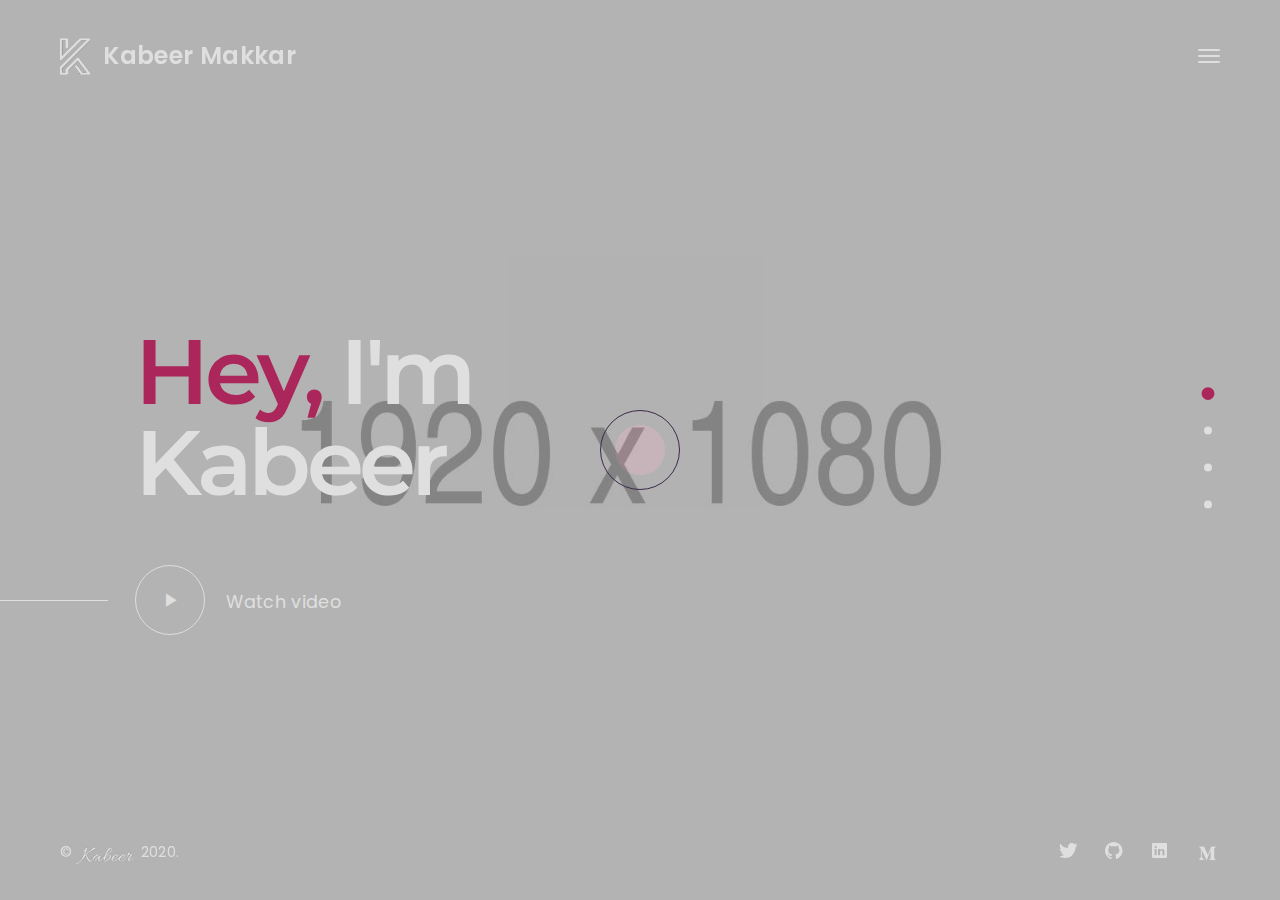
==== index.html @ b2a9dd37 "first commit" ====
<!DOCTYPE HTML>
<div id="kenWasHereCircle"></div>
<html lang="en">
<head>
<meta charset="utf-8">
<meta name="viewport" content="width=device-width, initial-scale=1">
<meta name="description" content="">
<meta name="author" content="">

<!-- Favicons -->
<link rel="shortcut icon" href="new favicon.png">
<link rel="apple-touch-icon" href="apple-touch-icon.png">
<link rel="apple-touch-icon" sizes="72x72" href="apple-touch-icon-72x72.png">
<link rel="apple-touch-icon" sizes="114x114" href="apple-touch-icon-114x114.png">

<title>Kabeer Makkar</title> 

<!-- Styles -->
<link href="https://fonts.googleapis.com/css?family=Montserrat:500,600,700&display=swap" rel="stylesheet">
<link href="https://fonts.googleapis.com/css?family=Poppins:300,400,400i&display=swap" rel="stylesheet">
<link href="css/style.css" rel="stylesheet" media="screen">
</head>
<body>
  <div class="animsition">   
    <div class="loader"><div class="spinner"><div class="double-bounce1"></div><div class="double-bounce2"></div></div></div>

    <!-- Content CLick Capture-->

    <div class="click-capture"></div>

    <!-- Sidebar Menu-->

    <div class="menu"> 
      <span class="close-menu icon-cross2 right-boxed"></span>
      <ul class="menu-list right-boxed">
        <li  data-menuanchor="page1">
          <a  href="#page1">Home</a>
        </li>
        <li  data-menuanchor="page2">
          <a href="#page2">About Me</a>
        </li>
        <li  data-menuanchor="page4">
          <a href="#page3">Projects</a>
        </li>
        <li  data-menuanchor="page5">
          <a href="#page4">Contact</a>
        </li>
      </ul>
      <div class="menu-footer right-boxed">
        <div class="social-list">
          <a href="https://twitter.com/MakkarKabeer" target=_blank class="icon ion-social-twitter"></a>
          <a href="https://github.com/kabeer28" target=_blank class="icon ion-social-github"></a>
          <a href="https://www.linkedin.com/in/kabeer-makkar/" target=_blank class="icon ion-social-linkedin"></a>
          <a href="https://medium.com/@kabeer_" target=_blank><img src="./images/medium.png" alt=""></a>
        </div>
        <div class="copy">©<img src="./images/signature.png"> 2020. All Rights Reserved</div>
      </div>
    </div>

    <!-- Navbar -->

    <header class="navbar navbar-fullpage boxed">
      <div class="navbar-bg"></div>
      <a class="brand" href="#">
        <img alt="" src="./images/kabeer logo.png">
        <div class="brand-info">
          <div class="brand-name">Kabeer Makkar</div>
        </div>
      </a>

      <button type="button" class="navbar-toggle" data-toggle="collapse" data-target="#navbar-collapse" aria-expanded="false">
        <span class="icon-bar"></span>
        <span class="icon-bar"></span>
        <span class="icon-bar"></span>
      </button>
    </header>
    <div class="copy-bottom white boxed">©<img src="./images/signature.png"> 2020.</div>
    <div class="social-list social-list-bottom boxed">
        <a href="https://twitter.com/MakkarKabeer" target=_blank class="icon ion-social-twitter"></a>
        <a href="https://github.com/kabeer28" target=_blank class="icon ion-social-github"></a>
        <a href="https://www.linkedin.com/in/kabeer-makkar/" target=_blank class="icon ion-social-linkedin"></a>
        <a href="https://medium.com/@kabeer_" target=_blank><img src="./images/medium.png" alt=""></a>
      </div>
    <div class="pagepiling">
      <div data-anchor="page1" class="pp-scrollable text-white section section-1">
        <div class="scroll-wrap">
          <div class="section-bg" style="background-image:url(images/bg/main.jpg);"></div>
          <div class="scrollable-content">
            <div class="vertical-centred">
              <div class="boxed boxed-inner">
                <div class="boxed">
                  <div class="container">
                    <div class="intro">
                      <div class="row">
                        <div class="col-md-8 col-lg-6">
                          <h1 class="display-2 text-white  wow fadeIn" data-wow-delay="0.1s"><span class="text-primary">Hey,</span> I'm Kabeer</h1>
                          <a class="popup-youtube" href="https://www.youtube.com/watch?v=erb4n8PW2qw"><span class="icon ion-ios-play"></span>Watch video</a>
                        </div>
                      </div>
                    </div>
                  </div>
                </div>
              </div>
            </div>
          </div>
        </div>
      </div>
      <div data-anchor="page3" class="pp-scrollable text-white section section-3">
        <div class="scroll-wrap">
          <div class="section-bg mask" style="background-image:url(images/bg/resume.jpg);"></div>
          <div class="scrollable-content">
            <div class="vertical-title d-none d-lg-block"><span>resume</span></div>
            <div class="vertical-centred">
              <div class="boxed boxed-inner">
                <div class="boxed">
                  <div class="container">
                    <div class="intro">
                      <div class="row row-resume">
                        <div class="col-md-6 fadeY fadeY-1">
                          <h2 class="resume-header title">About Me</h2>
                          <div class="col-resume">
                            <div class="resume-content">
                              <div class="resume-inner">
                                <div class="resume-row">
                                  <h6 class="resume-type">Specialization course</h6>
                                  <i class="resume-study">University of studies, Poland, Cracow<br>Jan 2004 - Dec 2006</i>
                                  <p class="resume-text">Lorem ipsum dolor sit amet, consectetur adipisicing elit. Minus nobis animi assumenda sint recusandae! Dolor placeat debitis animi illum quo repellendus pariatur, enim</p>
                                </div>
                                <div class="resume-row">
                                  <h6 class="resume-type">Academy course</h6>
                                  <i class="resume-study">University of studies, Poland, Cracow<br>Jan 2004 - Dec 2006</i>
                                  <p class="resume-text">Lorem ipsum dolor sit amet, consectetur adipisicing elit. Minus nobis animi assumenda sint recusandae! Dolor placeat debitis animi illum quo repellendus pariatur, enim </p>
                                </div>
                              </div>
                            </div>
                          </div>
                        </div>
                        <div class="col-md-6 pt-md-5 mt-md-5 fadeY fadeY-2">
                          <h2 class="resume-header title">Experience</h2>
                          <div class="col-resume">
                            <div class="resume-content">
                              <div class="resume-inner">
                                <div class="resume-row">
                                  <h6 class="resume-type">WEBDESIGNER & FRONT-END</h6>
                                  <i class="resume-study">University of studies, Poland, Cracow<br>Jan 2004 - Dec 2006</i>
                                  <p class="resume-text">Lorem ipsum dolor sit amet, consectetur adipisicing elit. Minus nobis animi assumenda sint recusandae! Dolor placeat debitis animi illum quo repellendus pariatur, enim</p>
                                </div>
                                <div class="resume-row">
                                  <h6 class="resume-type">WORDPRESS DEVELOPER</h6>
                                  <i class="resume-study">University of studies, Poland, Cracow<br>Jan 2004 - Dec 2006</i>
                                  <p class="resume-text">Lorem ipsum dolor sit amet, consectetur adipisicing elit. Minus nobis animi assumenda sint recusandae! Dolor placeat debitis animi illum quo repellendus pariatur, enim</p>
                                </div>
                              </div>
                            </div>
                          </div>
                        </div>
                       </div>
                    </div>
                  </div>
                </div>
              </div>
            </div>
          </div>
        </div>
      </div>
      <div data-anchor="page5" class="pp-scrollable text-white section section-5">
        <div class="scroll-wrap">
          <div class="bg-changer">
            <div class="section-bg" style="background-image:url(images/bg/project1.jpg);"></div>
            <div class="section-bg" style="background-image:url(images/bg/project2.jpg);"></div>
            <div class="section-bg" style="background-image:url(images/bg/project3.jpg);"></div>
            <div class="section-bg" style="background-image:url(images/bg/project4.jpg);"></div>
          </div>
          <div class="scrollable-content">
            <div class="vertical-title  d-none d-lg-block"><span>my works</span></div>
            <div class="vertical-centred">
              <div class="boxed boxed-inner">
                <div class="boxed">
                  <div class="container">
                    <div class="intro">
                      <div class="row">
                        <div class="col-md-12">
                          <div class="project-row">
                            <a class="active" href="project-detail.html">
                              <span class="project-number">01</span>
                              <h2 class="project-title">Abstract Skat</h2>
                              <div class="project-category">Illustration</div>
                            </a>
                          </div>
                          <div class="project-row">
                            <a href="project-detail.html">
                              <span class="project-number">02</span>
                              <h2 class="project-title">Borato Prism</h2>
                              <div class="project-category">Branding</div>
                            </a>
                          </div>
                          <div class="project-row">
                            <a href="project-detail.html">
                              <span class="project-number">03</span>
                              <h2 class="project-title">Brole Mobile App</h2>
                              <div class="project-category">Mobile Design</div>
                            </a>
                          </div>
                          <div class="project-row">
                            <a href="project-detail.html">
                              <span class="project-number">04</span>
                              <h2 class="project-title">Bauhaus Studio</h2>
                              <div class="project-category">House Design</div>
                            </a>
                          </div>
                          <div class="view-all view-all-projects">
                            <a  href="projects.html">
                              View all projects
                            </a>
                          </div>
                        </div>
                      </div>
                    </div>
                  </div>
                </div>
              </div>
            </div>
          </div>
        </div>
      </div>
     <div data-anchor="page8" class="pp-scrollable section section-8">
        <div class="scroll-wrap">
          <div class="section-bg" style="background-image:url(images/bg/contact.jpg);"></div>
          <div class="scrollable-content">
            <div class="vertical-title text-white d-none d-lg-block"><span>contact</span></div>
            <div class="vertical-centred">
              <div class="boxed boxed-inner">
                <div class="boxed">
                  <div class="container">
                    <div class="intro overflow-hidden">
                      <div class="row">
                        <div class="col-md-6">
                          <h2 class="title"><span class="text-primary">Toronto</span>, Canada</h2>
                          <section class="contact-address">
                            <h3><a class="mail" href="mailto:kabeermakkar28@gmail.com"> kabeermakkar28@gmail.com</a></h3>
                          </section>
                        </div>
                        <div class="col-md-6">
                          <div class="contact-info">
                            <form class="js-form" novalidate="novalidate">
                              <div class="row">
                                <div class="form-group col-sm-6">
                                  <input type="text" name="name" required="" placeholder="Name*" aria-required="true">
                                </div>
                                <div class="form-group col-sm-6">
                                  <input type="email" required="" name="email" placeholder="Email*">
                                </div>
                                <div class="form-group col-sm-12">
                                  <input type="text" name="subject" placeholder="Subject (Optional)">
                                </div>
                                <div class="form-group col-sm-12">
                                  <textarea name="message" required="" placeholder="Message*"></textarea>
                                </div>
                                <div class="form-group form-group-message col-sm-12">
                                  <span id="success" class="text-primary">Thank You, your message is successfully sent!</span>
                                  <span id="error" class="text-primary">Sorry, something went wrong </span>
                                </div>
                                <div class="col-sm-12"><button type="submit" class="btn">Contact me!</button></div>
                              </div>
                            </form>
                          </div>
                        </div>
                      </div>
                    </div>
                  </div>
                </div>
              </div>
            </div>
          </div>
        </div>
      </div>
    </div>
  </div>
<!-- jQuery -->

<script src="js/jquery.min.js"></script>
<script src="js/wow.min.js"></script>
<script src="js/smoothscroll.js"></script>
<script src="js/animsition.js"></script>
<script src="js/jquery.validate.min.js"></script>
<script src="js/jquery.magnific-popup.min.js"></script>
<script src="js/owl.carousel.min.js"></script>
<script src="js/jquery.pagepiling.min.js"></script>
<script src="js/cursor.js"></script>

<!-- Scripts -->
<script src="js/scripts.js"></script> 
</body>
</html>
---- css/style.css ----
/* ------------------------------------------------------------------------------

  Template Name: Ramsay
  Description: Ramsay - Creative Personal Onepage HTML Template
  Author: Paul_tf
  Author URI: http://themeforest.net/user/paul_tf
  Version: 1.0
  
  1.  Global

      1.1 General
      1.2 Typography
      1.3 Fields
      1.4 Buttons
      1.5 Icons
      1.6 Loader
      1.7 Helpers

  2.  Navbar 

      2.1 Navbar elements
      2.2 Sidebar Menu
      
  3.  Homepage

      3.1 Sections
      3.2 Section Specialization
      3.3 Section Resume
      3.4 Section About
      3.5 Section Projects
      3.6 Section Partners
      3.7 Section Testimonials

  4. Project Detail

  5. Responsive styles

      5.1 Min width 576px
      5.2 Min width 768px
      5.3 Min width 992px
      5.4 Min height 500px
      5.5 Min height 600px
      5.6 Min height 700px



/*-------------------------------------------------------------------------------
 1. Global
-------------------------------------------------------------------------------*/



/* 1.1 General */



@import url('bootstrap.min.css');
@import url('bootstrap-grid.min.css');
@import url('animate.css');
@import url('ionicons.min.css');
@import url('linearicons.css');
@import url('animsition.css');
@import url('magnific-popup.css');
@import url('jquery.pagepiling.css');
@import url('owl.carousel.css');


html{
  font-size: 12px;
  -webkit-font-smoothing: antialiased;
}

body{
  font-family: 'Poppins', sans-serif;
  font-size: 1rem;
  font-weight: 400;
  letter-spacing: 0.025em;
  line-height: 1.9428;
  color: #717171;
  background: #1b1b1b;
  -webkit-overflow-scrolling:touch;
}

::-webkit-scrollbar{
  width: 8px;
  height: 8px;
}

::-webkit-scrollbar-thumb {
  cursor: pointer;
  background: #c32865;
}

::selection{
  background-color:#c32865;
  color:#fff;
}

-webkit-::selection{
    background-color:#c32865;
    color:#fff;
}

::-moz-selection{
    background-color:#c32865;
    color:#fff;
}



/* 1.2 Typography */



h1,
.h1{ 
  font-family: 'Montserrat', sans-serif;
  font-weight: 700;
  font-size: 3.428rem;
  line-height: 1.2;
  font-weight: 600;
  color: #fff;
  letter-spacing: -0.025em;
  margin:0.5em 0;
}

h2,
.h2{ 
  font-family: 'Montserrat', sans-serif;
  font-weight: 600;
  font-size: 3.371rem;
  line-height: 1.166;
  color: #fff;
  letter-spacing: 0;
  margin:2.6rem 0;
}

h3,
.h3{
  font-family: 'Montserrat', sans-serif;
  font-weight: 600;
  font-size: 2.142rem;
  line-height: 1.2;
  letter-spacing: -0.05em;
  color: #fff;
  margin:2.6rem 0;
}

h4,
.h4{
  font-family: 'Montserrat', sans-serif;
  font-weight: 600;
  font-size: 1.714rem;
  line-height: 1.25;
  letter-spacing: 0.025em;
  color: #fff;
  margin:2.6rem 0;
}

h5,
.h5{
  font-family: 'Montserrat', sans-serif;
  font-weight: 600;
  font-size: 1.571rem;
  line-height: 1.1;
  letter-spacing:0;
  color: #fff;
  margin:2.6rem 0;
}

h6,
.h6{
  font-family: 'Montserrat', sans-serif;
  font-weight: 600;
  font-size: 1.285rem;
  line-height: 1.3333;
  letter-spacing:0;
  color: #fff;
  margin:2.6rem 0;
}

h1 a,
.h1 a,
h2 a,
.h2 a,
h3 a,
.h3 a,
h4 a,
.h4 a,
h5 a,
.h5 a,
h6 a,
.h6 a{
  color:inherit;
}

h1 a:hover,
.h1 a:hover,
h2 a:hover,
.h2 a:hover,
h3 a:hover,
.h3 a:hover,
h4 a:hover,
.h4 a:hover,
h5 a:hover,
.h5 a:hover,
h6 a:hover,
.h6 a:hover{
  text-decoration: none;
}


strong{
  font-weight: 600;
}

p,
blockquote{
  margin-bottom: 2.6rem;
}

blockquote{
  font-size: 1.714rem;
  letter-spacing: 0.025em;
  line-height: 1.5;
  padding: 0;
  width: 80%;
  padding-left: 6.8rem;
  border-left: 0.3rem solid #c32865;
  margin-top: 5rem;
  color:#fff;
}

cite{
  display: block;
  color: #fff;
  font-weight: 600;
  letter-spacing: 0;
  font-style: normal;
}

a {
  color:#c32865;
  -webkit-transition: color .3s ease-out;
       -o-transition: color .3s ease-out;
          transition: color .3s ease-out;
}

a:hover {
  color:#c32865;
  outline: none;
}


a:focus{
  text-decoration: none;
}


/* 1.3 Fields */



input[type='text'],
input[type='address'],
input[type='url'],
input[type='password'],
input[type='email'],
input[type="search"],
input[type="tel"],
textarea{
  display: inline-block;
  width:100%;
  font-size: 1rem;
  border-radius: 0.75em;
  color: #fff;
  background-color:#2f2f2f;
  border:0;
  border-radius: 0;
  padding: 0.7rem 1rem 0.7rem;
  -webkit-box-shadow: 0 0 25px rgba(0,0,0,0.5);
          box-shadow: 0 0 25px rgba(0,0,0,0.5);
      -webkit-appearance: none;
  -webkit-transition: all .15s;
       -o-transition: all .15s;
          transition: all .15s;
}

textarea{
  padding-top: 0.8rem;
  height: 15rem;
  resize:none;
  -webkit-transition: all .3s;
       -o-transition: all .3s;
          transition: all .3s;
}

input[type='text']:focus,
input[type='address']:focus,
input[type='url']:focus,
input[type='password']:focus,
input[type='email']:focus,
input[type="search"]:focus,
input[type="tel"]:focus,
textarea:focus{
  border-color: #c32865;
  outline: 0;
  color: #fff;
}


input::-moz-placeholder {
  color: #999999;
  opacity: 1;
}

input:-ms-input-placeholder {
  color: #999;
}

input::-webkit-input-placeholder {
  color: #999;
}

textarea::-moz-placeholder{
  color: #999;
  opacity: 1;
}

textarea:-ms-input-placeholder {
  color: #999;
}

textarea::-webkit-input-placeholder {
  color: #999;
}

.form-group{
  margin-bottom: 30px;
}

label.error{
  color: #fff;
  margin:0.8rem 0 0;
}



/* 1.4 Buttons */



.btn{
  color:#fff;
  letter-spacing: 0.025em;
  font-size: 1rem;
  display: inline-block;
  border:0;
  border-radius: 0;
  padding: 1.1em 2.28em 1em;
  background-color: #c32865;
  text-decoration: none;
  -webkit-transition: all .3s ease-out!important;
          transition: all .3s ease-out!important;
}

.btn:hover,
.btn:focus{
  background-color:#f5468b;
  color: #fff;
  -webkit-box-shadow:none;
  box-shadow: none;
  outline: none!important;
}



/* 1.5 Icons */



.icon{
  display: inline-block;
}

.ion-ios-play{
  position:relative;
  width: 5rem;
  height: 5rem;
  padding-left: 0.2rem;
  line-height: 5rem;
  text-align:center;
  border:1px solid #fff;
  border-radius: 50%;
  font-size: 1.5rem;
  margin-right:1.5rem;
  margin-top: 4rem;
  color: #fff;
  transition: all .3s ease-out;
}

.ion-ios-play:hover{
  color: #c32865;
  border: 1px solid #c32865;
}

.ion-ios-play:after {
  content: '';
  position: absolute;
  right: 100%;
  top:50%;
  height: 1px;
  width: 99999rem;
  background: #fff;
  margin-right: 2rem;
}



/* 1.6 Preloader */



.animsition{
  position:absolute;
  z-index: 1000;
  left: 0;
  width: 100%;
  top:0;
  height: 100%;
}

.loader{
  position: fixed;
  overflow: hidden;
  z-index: 1000;
  left: 0;
  top: 0;
  width: 100%;
  height: 100%;
  background:#1b1b1b;
  color:#4b4b4b;
  text-align: center;
}

.spinner {
  position: absolute;
  top: 50%;
  left: 50%;
  width: 50px;
  height: 50px;
  -webkit-transform: translate(-50%, -50%);
  -moz-transform: translate(-50%, -50%);
  -ms-transform: translate(-50%, -50%);
  -o-transform: translate(-50%, -50%);
  transform: translate(-50%, -50%);
}

.double-bounce1, .double-bounce2 {
  width: 100%;
  height: 100%;
  border-radius: 50%;
  background-color: #c32865;
  opacity: 0.6;
  position: absolute;
  top: 0;
  left: 0;
  -webkit-animation: sk-bounce 2.0s infinite ease-in-out;
  animation: sk-bounce 2.0s infinite ease-in-out;
}

.double-bounce2 {
  -webkit-animation-delay: -1.0s;
  animation-delay: -1.0s;
}

@-webkit-keyframes sk-bounce {
  0%, 100% { -webkit-transform: scale(0.0) }
  50% { -webkit-transform: scale(1.0) }
}

@keyframes sk-bounce {
  0%, 100% { 
    transform: scale(0.0);
    -webkit-transform: scale(0.0);
  } 50% { 
    transform: scale(1.0);
    -webkit-transform: scale(1.0);
  }
}



/* 1.7 Helpers */





.text-muted{
  color: #999!important;
}

.text-white{
  color: #fff;
}

.text-primary{
  color:#c32865!important;
}

.masked{
  position: relative;
}

.masked:before,
.masked-03:before{
  content:'';
  position: absolute;
  left: 0;
  top:0;
  width: 100%;
  height: 100%;
  background: #000;
  opacity: 0.1;
}

.masked-03:before{
  opacity: 0.3;
}



/*-------------------------------------------------------------------------------
  2. Navbar
-------------------------------------------------------------------------------*/



.navbar{ 
  position: absolute;
  display:block;
  z-index: 101;
  left:0;
  top:0;
  width:100%;
  padding-top: 2rem;
  padding-bottom: 2rem;
  color: #fff;
  margin:0;
  border-radius: 0;
  
}

.navbar-bg{
  content: '';
  position: absolute;
  left: 0;
  right: 0;
  top: -1px;
  width: 100%;
  height: 0;
  background: #272727;
  z-index: -1;
  box-shadow: none;
  -webkit-transition: all 0.3s cubic-bezier(0.37, 0.31, 0.2, 0.85);
  -o-transition: all 0.3s cubic-bezier(0.37, 0.31, 0.2, 0.85);
  transition: all 0.3s cubic-bezier(0.37, 0.31, 0.2, 0.85);
}

.navbar-fixed{
  position: fixed;
}

.navbar-fixed .navbar-bg{
  height: 100%;
  
  box-shadow: 0 0 35px rgba(0,0,0,0.2);
}

.navbar .brand{
  float: left;
  -webkit-transition: none;
  -o-transition: none;
  transition: none;
}



/* 2.1 Navbar elements */



.brand{
  line-height: 1.6;
  color: #fff;
  display: inline-block;
}

a.brand:hover,
a.brand:focus{
  text-decoration: none;
  color: #fff;
}

.brand img{
  display: inline-block;
  vertical-align:middle;
  margin-right: 0.65rem;
}

.brand-info{
  display: inline-block;
  vertical-align: middle;
}

.brand-name{
  font-weight: 600;
  font-size: 1.714rem;
  line-height: 1;
}

.brand-text{
  font-size: 0.857rem;
  font-weight: 300;
  margin-top: -0.3rem; 
}

.navbar-toggle{
  float: right;
  display: block;
  margin: 0;
  padding: 0;
  border-radius: 0;
  background: none;
  border: 0;
  margin-top:0.8rem;
}

.navbar-toggle:focus{
  outline:none;
}

.navbar-toggle .icon-bar{
  background-color: #fff;
  -webkit-transition: all 0.3s ease;
  -o-transition: all 0.3s ease;
  transition: all 0.3s ease;
  display: block;
  width: 22px;
  height: 2px;
  border-radius: 1px;
}

.navbar-toggle .icon-bar+.icon-bar {
    margin-top: 4px;
}

.navbar-toggle:hover .icon-bar{
  background-color:  #c32865;
}

.navbar .social-list{
  float: right;
  margin-right: 10%;
}

.social-list{
  overflow:hidden;
}

.social-list-bottom{
  display: none;
  position: absolute;
  z-index: 10;
  right:0;
  bottom:2.4rem;
  color: #000;
}


.social-list a{
  float: left;
  font-size: 1.428rem;
  line-height: 1;
  color:#fff;
  margin-left: 2rem;
}

.social-list a:first-child{
  margin-left: 0;
}

.social-list a:hover{
  color:#c32865;
  text-decoration: none;
}

.navbar-spacer{
  float: right;
  margin:-1rem 4.5rem 0;
  width: 1px;
  height: 3.3rem;
  background-color: #3c3c3c;
}

.navbar-address{
  float: right;
  font-weight: 600;
  text-transform: uppercase;
}

.contacts{
  float: left;
  margin-left: 9rem;
  margin-top:0.5rem;
}

.contacts .contact-item{
  display: inline-block;
  color: #fff;
  margin-right:2rem;
}

.contacts .contact-item a{
  color: #fff;
}


.contacts .contact-item.spacer{
  opacity: 0.3;
}

.contact-address{
  margin-top:5rem;
}

#success,
#error{
  display:none;
}

.form-group-message{
  display:none;
}

/* 2.2 Sidebar menu */



.click-capture{
  position: fixed;
  top: 0;
  left: 0;
  width: 100%;
  height: 100%;
  visibility: hidden;
  z-index: 99;
  opacity: 0;
  background: rgba(0,0,0,.3);
  transition: opacity .5s;
}

.menu{
  position: fixed;
  top:0;
  bottom:0;
  right: 0;
  width: 100%;
  z-index: 102;
  background-color: #1b1b1b;
  -webkit-transform: translateX(100%);
  -ms-transform: translateX(100%);
  -o-transform: translateX(100%);
  transform: translateX(100%);
  -webkit-transition: all 0.6s ease;
  -o-transition: all 0.6s ease;
  transition: all 0.6s ease;
}

.close-menu{
  position: absolute;
  z-index: 2;
  top: 2.3rem;
  font-size: 1.6rem;
  line-height: 1;
  color: #fff;
  cursor: pointer;
  margin-top:0.8rem;
  -webkit-transition: all 0.3s ease;
  -o-transition: all 0.3s ease;
  transition: all 0.3s ease;
}

.close-menu:hover{
  color: #c32865;
}

.menu-list{
  opacity: 0;
  position: absolute;
  left: 0;
  top:5rem;
  bottom:10.5rem;
  padding-left: 15%;
  overflow-x:hidden;
  overflow-y:auto;
  -webkit-overflow-scrolling:touch;
  overflow-scrolling:touch;
  font-weight: 600;
  letter-spacing: -0.025rem;
  list-style: none;
  margin:0;
  -webkit-transform: translateY(3rem);
  -ms-transform: translateY(3rem);
  -o-transform: translateY(3rem);
  transform: translateY(3rem);
  -webkit-transition: transform 0.5s 0.6s ease, opacity 0.5s 0.6s ease;
  -o-transition: transform 0.5s 0.6s ease, opacity 0.5s 0.6s ease;
  transition: transform 0.5s 0.6s ease, opacity 0.5s 0.6s ease;
}

.menu-list li a{
  color: #636363;
}

.menu-list .active > a,
.menu-list li a:hover{
  text-decoration: none;
  color: #fff;
}

.menu-list > li{
  font-size: 1.65rem;
  line-height: 1;
}

.menu-list > li{
  margin-top: 2.7rem;
}

.menu-list > li:first-child{
  margin-top: 0;
}


.menu-list ul{
  display: none;
  list-style: none;
  padding:0;
  margin: 0;
}

.menu-list ul li{
  font-size: 1.142rem;
  margin-top: 1.142rem;
}

.menu-list ul li:first-child{
  margin-top:2.4rem;
}

.menu-footer{
  position: absolute;
  left: 15%;
  bottom: 4rem;
}

.menu-footer .social-list{
  opacity: 0;
  -webkit-transform: translateY(3rem);
  -ms-transform: translateY(3rem);
  -o-transform: translateY(3rem);
  transform: translateY(3rem);
  -webkit-transition: all 0.5s 0.7s ease;
  -o-transition: all 0.5s 0.7s ease;
  transition: all 0.5s 0.7s ease;
}

.menu-footer .social-list a{
  color: #7e7e7e;
  margin:0;
  margin-right:2.7rem;
}

.menu-footer .social-list a:last-child{
  margin-right: 0;
}

.menu-footer .social-list a:hover{
  color:#c32865;
}

.menu-footer .copy{
  opacity: 0;
  display: none;
  margin-top: 3.2rem;
  color: #fff;
  line-height: 1.71rem;
  -webkit-transform: translateY(2rem);
  -ms-transform: translateY(2rem);
  -o-transform: translateY(2rem);
  transform: translateY(2rem);
  -webkit-transition: all 0.5s 0.9s ease;
  -o-transition: all 0.5s 0.9s ease;
  transition: all 0.5s 0.9s ease;
}

.menu-is-opened .click-capture{
  visibility: visible;
  opacity: 1;
}

.menu-is-opened .menu{
  -webkit-transform: translateX(0);
  -ms-transform: translateX(0);
  -o-transform: translateX(0);
  transform: translateX(0);
  box-shadow: 0 0 25px rgba(0,0,0,0.07);
}

.menu-is-opened .menu .menu-lang,
.menu-is-opened .menu-list,
.menu-is-opened .menu .menu-footer .social-list,
.menu-is-opened .menu .menu-footer .copy{
  -webkit-transform: translate(0);
  -ms-transform: translate(0);
  -o-transform: translate(0);
  transform: translate(0);
  opacity: 1;
}

.menu-is-closed .menu .menu-lang,
.menu-is-closed .menu .menu-list,
.menu-is-closed .menu .menu-footer .social-list,
.menu-is-closed .menu .menu-footer .copy{
  opacity: 0;
  -webkit-transition-delay: 0s;
  -o-transition-delay:0s;
  transition-delay: 0s;
}




/*-------------------------------------------------------------------------------
  3. Homepage
-------------------------------------------------------------------------------*/



.boxed{
  padding-left: 1.7rem;
  padding-right: 1.7rem;
}


.left-boxed{
  left: 1.7rem;
}

.right-boxed{
  right:1.7rem!important;
}

.copy-bottom{
  display: none;
  position: absolute;
  z-index: 10;
  left:0;
  bottom:2.4rem;
  color: #000;
}

.copy-bottom.white{
  color: #fff;
}

#pp-nav{
  z-index: 100;
  width: 2.1428rem;
  margin-top:0!important;
  -webkit-transform: translateY(-50%);
  -ms-transform: translateY(-50%);
  -o-transform: translateY(-50%);
  transform: translateY(-50%);
}

#pp-nav.right{
  right:0;
}

#pp-nav .pp-nav-up,
#pp-nav .pp-nav-down{
  display: none;
  font-size: 1.3428rem;
  cursor: pointer;
  color: #000;
  text-align: center;
  -webkit-transition: all 0.3s ease;
  -o-transition: all 0.3s ease;
  transition: all 0.3s ease;
}

#pp-nav .pp-nav-up{
  margin-bottom: 3.5rem;
}

#pp-nav .pp-nav-down{
  margin-top: 3.5rem;
}

#pp-nav li, .pp-slidesNav li{
  margin:1.928rem auto;
  width: 10px;
  height: 10px;
}

#pp-nav span, .pp-slidesNav span{
  left: 0;
  top: 0;
  cursor: pointer;
  width: 8px;
  height: 8px;
  background: #000;
  border: 0;
  -webkit-transition: all 0.3s ease;
  -o-transition: all 0.3s ease;
  transition: all 0.3s ease;

}

#pp-nav .pp-nav-up:hover,
#pp-nav .pp-nav-down:hover,
#pp-nav.white .pp-nav-up:hover,
#pp-nav.white .pp-nav-down:hover{
  color: #c32865;
}

#pp-nav.white .pp-nav-up,
#pp-nav.white .pp-nav-down{
  color: #fff;
}

#pp-nav.white span, .pp-slidesNav span{
  background: #fff;
}

#pp-nav li .active span, .pp-slidesNav .active span,
#pp-nav span:hover, .pp-slidesNav span:hover{
  opacity: 1;
}

#pp-nav li .active span, .pp-slidesNav .active span{
  opacity: 1;
  background: #c32865;
  transform:scale(1.6);
}



/* 3.1 Sections */



.pagepiling .section{
  background: #1b1b1b;
  padding-top: 10.3rem;
  padding-bottom: 6rem;
}

.pagepiling .pp-scrollable{
  padding: 0;
  overflow-x:hidden;
}

.pp-scrollable .vertical-centred{
  padding-top: 10.3rem;
  padding-bottom: 6rem;
}

.pp-scrollable .vertical-centred.v2{
  padding-top:6rem;
  padding-bottom: 9rem;
}

.scroll-wrap{
  position: relative;
  min-height: 100%;
}

.scrollable-content{
  white-space: nowrap;
  width: 100%;
  font-size: 0;
}

.scrollable-content:before{
  content: '';
  display: inline-block;
  height: 100vh;
  vertical-align: middle;
}

.vertical-centred{
  width: 100%;
  height: 100%;
  display: inline-block;
  vertical-align: middle;
  white-space: normal;
  font-size: 1rem;
}

.boxed-inner{
  position: relative;
  padding:0;
}

.section-bg{
  position: absolute;
  left: 0;
  top:0;
  width: 100%;
  height: 100%;
  background-size: cover;
  background-position: center;
}

.vertical-title{
  position: absolute;
  text-align: center;
  font-weight: 600;
  opacity: 0.05;
  font-size:9rem;
  top: 50%;
  left:8rem;
  transform: translateY(-50%);
}

.vertical-title span{
  position: absolute;
  top: 50%;
  left: 50%;
  transform: translate(-50%, -50%) rotate(-90deg);
  opacity: 0;
  overflow: hidden;
  transition: all 0.5s 0.6s;
  white-space: nowrap;
  letter-spacing: 2.5rem;
}

.section.active .vertical-title span{
  letter-spacing: 0;
  opacity: 1;
}

/*.section .intro{
  opacity: 0;
  transform:scale(1.05);
  -webkit-transition: all 0.35s 0.6s ease;
  -o-transition:all 0.35s 0.6s ease;
  transition: all 0.35s 0.6s ease;
}

.section.active .intro{
  opacity: 1;
  transform: scale(1) translate(0);
}*/


.fadeY{
  opacity: 0;
  transition:all 0.5s 1.5s ease;
  -webkit-transform: translateY(-2rem);
  -ms-transform: translateX(-2rem);
  -o-transform: translateY(-2rem);
  transform: translateY(-2rem);
}


.fadeY-1{
  transition:all 1s 0.5s;
}

.fadeY-2{
  transition:all 1s 1s;
}

.fadeY-3{
  transition:all 1s 1.5s;
}

.section.active .fadeY{
  opacity: 1;
  transform: translate(0);
}

.section .intro .project-title{
  opacity: 0;
  transition: all 0.5s;
  transform:translateY(2rem);
  transition-delay: 0.2s;
}

.section .intro .project-row:nth-child(2) .project-title{
  transition-delay: 0.4s;
}

.section .intro .project-row:nth-child(3) .project-title{
  transition-delay: 0.6s;
}

.section .intro .project-row:nth-child(4) .project-title{
  transition-delay: 0.8s;
}

.section.active .intro .project-title{
  transform:none;
  opacity: 1;
  transform:translateY(0);
}

.subtitle-top{
  line-height: 1.714;
  margin-top:0;
  margin-bottom: 2.8rem;
  letter-spacing: 0.1em;
}

.title{
  letter-spacing: -0.025em;
  line-height: 1.33333;
  margin:0 0 3rem;
}

.display-1{
  font-size: 4.28rem;
  line-height: 1;
  letter-spacing: -0.05em;
  margin:0;
}

.display-2{
  font-size: 6.54rem;
  font-weight: 600;
  line-height: 1;
  letter-spacing: -0.05em;
  margin: 0;
}


.popup-youtube{
  display:inline-block;
  color:#fff;
  font-size: 1.26rem;
}

.popup-youtube:hover{
  text-decoration: none;
}



/* 3.2 Section Specialization */



.icon-specialization{
  font-size:5rem;
  color:#c32865;
}

.row-specialization{
  margin:0 -2rem;
}

.col-specialization{
  padding:0 2rem;
}



/* 3.3 Section Resume */



.section-3 .vertical-centred{
  padding-top:6rem;
}
.resume-title{
  position: relative;
  color: #fff;
  margin:0 0 2rem;
}

.resume-header{
  position:relative;
  z-index: 2;
  top:5rem;
  padding:0 3.6rem;
  transition: all 0.5s;
}

.resume-row{
  position: relative;
  padding-bottom: 2.2rem;
  margin-bottom: 2.2rem;
  border-bottom: 1px solid #fff;
  transition:all 0.5s;
}

.resume-row:last-child{
  padding-bottom: 0;
  margin-bottom: 0;
  border:0;
}

.col-resume{
  position:relative;
  top:0;
  padding:2.2rem 3.6rem 3.6rem;
  background: rgba(255,255,255,0.1);
  transition:background 0.5s, top 0.5s;
}

.col-resume:hover{
  background: #c32865;
}

.resume-type{
  font-family: 'Montserrat', sans-serif;
  text-transform: uppercase;
  letter-spacing: 0.2rem;
  font-weight: 500;
  position: relative;
  font-size:1.125rem;
  margin-bottom: 1.2rem;
  transition: all 0.5s;
}

.resume-study{
  margin-bottom: 1rem;
}

.resume-date{
  font-size: 0.9rem;
  margin-bottom: 2rem;
}

.resume-text{
 margin-top:1.2rem;
 margin-bottom: 0;
}

.resume-text.last{
  margin-bottom: 0;
}



/* 3.4 Section About */



.experience-box{
  display:inline-block;
  font-weight: 300;
  position: relative;
  white-space:nowrap;
  padding:3.75rem;
  border:1px solid #fff;
}

.experience-border{
    position: absolute;
    display: inline-block;
    vertical-align: middle;
    width: 20.15rem;
    height: 41.15rem;
    border: 0.657rem solid #ffeb00;
    left: 5rem;
    top: -2rem;
}

.experience-content{
  display: inline-block;
  vertical-align: middle;
  position: relative;

}

.experience-number{
  font-family: 'Montserrat', sans-serif;
  font-size:23.142rem;
  line-height: 1;
  font-weight:400;
  color: #fff;
}

.experience-info{
  position:relative;
  font-size: 1.25rem;
  line-height: 1.481;
  color: #fff;
  text-align: right;
}

@media (min-width: 576px){
  .experience-info{
    margin-top:-1px;
  }
}

.experience-info div{
  display:inline-block;
  position:relative;
}

.experience-info div:after{
  position:absolute;
  right:100%;
  content:'';
  width:5rem;
  bottom: 0.8rem;
  height:1px;
  background: #fff;
}

.progress-bars{
  margin-top:3rem;
}

.progress{
  height: 2.9rem;
  margin-bottom: 2rem;
  border-radius:0;
  background:  #222222;
}

.progress:last-child{
  margin-bottom: 0;
}

.progress-bar-wrp{
  width: 0;
  overflow: hidden;
  transition:all 0.5s;
  height: 100%;
}

.progress:nth-child(2) .progress-bar-wrp{
  transition-delay:0.2s;
}

.progress:nth-child(4) .progress-bar-wrp{
  transition-delay:0.5s;
}

.progress:nth-child(6) .progress-bar-wrp{
  transition-delay:0.8s;
}

.section.active .progress-bar-wrp,
.pp-easing .progress-bar-wrp{
  width: 100%;
}

.progress-bar{
  background-color:#c32865;
  height: 100%;
}

.progress-bars .number{
  color:#fff;
  margin-bottom: 1rem;
}



/* 3.5 Section Projects*/



.bg-changer{
  position: absolute;
  left: 0;
  width: 100%;
  height: 100%;
  overflow:hidden;
}

.bg-changer .section-bg{
  opacity: 0;
  will-change: opacity, transform;
  -webkit-transform: scale(1);
  -ms-transform: scale(1);
  -o-transform: scale(1);
  transform: scale(1);
  -webkit-transition: opacity 0.5s 0.2s ease,  transform 5s 0.2s ease;
  -o-transition: opacity 0.5s 0.2s ease,  transform 5s 0.2s ease;
  transition: opacity 0.5s 0.2s ease, transform 5s 0.2s ease;
}

.section-bg.mask:after{
  content:'';
  width:100%;
  height:100%;
  position:absolute;
  background: rgba(0,0,0,0.4);
  transition: all 0.5s;
}

.section-bg.mask.hide:after{
  opacity: 0;
}


.bg-changer .active{
  opacity: 1;
  -webkit-transform: scale(1.05);
  -ms-transform:scale(1.05);
  -o-transform: scale(1.05);
  transform: scale(1.05);
}

.bg-changer .section-bg:first-child{
  opacity: 1;
}

.project-row{
  position: relative;
  margin-bottom: 3rem;
}

.view-all-projects,
.project-row,
.project-detail-row{
  padding-left:3rem;
}

.project-row:last-child{
  margin-bottom: 0;
}

.project-number{
  position: absolute;
  left: 0;
  top:1rem;
  font-size:1.25rem;
}

.project-row a,
.project-detail-row a{
  display:block;
  text-decoration: none;
  color:#fff;
  transition:opacity 0.3s;
}

.project-row a{
  opacity: 0.5;
}

.project-detail-row{
  position:relative;
}

.project-row a:after,
.project-row a.active:after,
.project-detail-row a:after{
  content:'';
  opacity:0;
  position: absolute;
  top:2.2rem;
  margin-left:-4rem;
  height: 1px;
  background: #fff;
  width:100000px;
  transition:opacity 0.3s;
}

.project-detail-row a:after{
  top:5.5vmin;
}

.project-row a:hover:after,
.project-row a.active:after,
.project-detail-row a:hover:after{
  opacity:1;
}

.project-row a.active{
  opacity: 1;
}

.project-title{
  font-size:3.68rem;
  font-weight: 400;
  margin:0;
}

.project-detail-row .project-title{
  font-size:9vmin;
}

.project-category{
  font-size: 1rem;
}

.view-all{
  position: relative;
  color: #fff;
  font-family: 'Montserrat', sans-serif;
  font-size:1.26rem;
  margin-top:2.3rem;
}

.view-all a{
  color:#fff;
  position: relative;
}

.view-all a:before{
  content: '';
  position: absolute;
  right: 100%;
  top: 50%;
  background: #fff;
  height: 1px;
  width: 1000000px;
  margin-right: 2rem;
}


.view-all a:hover{
  color:#c32865;
  text-decoration: none;
}

@media (min-width: 768px){

  .view-all-projects,
  .project-row,
  .project-detail-row{
    padding-left: 20%;
  }

  .project-title{
    font-size:4.68rem;
  }

  .project-row a:after,
  .project-row a.active:after,
  .project-detail-row{
    top:3rem;
  }

  .project-number{
    top:1.7rem;
  }
  
  .project-detail-row .project-number{
    top:3vmin;
  }
}


/* 3.6 Section Partners */



.row-partners{
  margin:0 -5rem 0;
}

.col-partner{
  padding:0 5rem;
  margin-top: 5rem;
  text-align: center;
  transition:all 0.7s;
  opacity: 0;
}

.section.active .col-partner{
  opacity: 1;
}

.section.active .col-partner:nth-child(1){
  transition-delay: 0.3s;
}

.section.active .col-partner:nth-child(2){
  transition-delay: 0.4s;
}

.section.active .col-partner:nth-child(3){
  transition-delay: 0.5s;
}

.section.active .col-partner:nth-child(4){
  transition-delay: 0.6s;
}

.section.active .col-partner:nth-child(5){
  transition-delay: 0.7s;
}

.section.active .col-partner:nth-child(6){
  transition-delay: 0.8s;
}

.section.active .col-partner:nth-child(7){
  transition-delay: 0.9s;
}

.section.active .col-partner:nth-child(8){
  transition-delay: 1s;
}

.section.active .col-partner:nth-child(9){
  transition-delay: 1.1s;
}

.section.active .col-partner:nth-child(10){
  transition-delay: 1.2s;
}

.section.active .col-partner:nth-child(11){
  transition-delay: 1.3s;
}

.section.active .col-partner:nth-child(12){
  transition-delay: 1.4s;
}

.col-partner img{
  margin:0 auto;
  max-width: 100%;
  opacity: 0.4;
}

.col-partner:hover img{
  opacity: 1;
  -webkit-transition: all 0.5s;
  -o-transition: all 0.5s;
  transition: all 0.5s;
}



/* 3.7 Section Testimonials */


.bg-quote{
  position: absolute;
  right:12%;
  top:20%;
}

.bg-quote:before{
  position: absolute;
  content:'';
  right:0;
  top:0;
  width: 138px;
  height: 276px;
  background: url(../images/bg/quote.png) no-repeat;
}

.bg-quote:after{
  position: absolute;
  content:'';
  right:138px;
  width: 138px;
  height: 276px;
  margin-right: 5.75rem;
  background: url(../images/bg/quote.png) no-repeat;
}

.review-row{
  position: relative;
  padding-top:3rem;
  padding-bottom: 5rem;
}

.review-row:before{
  content:'';
  position: absolute;
  top:0;
  left: 0;
  width: 100000px;
  height: 1px;
  background: #fff;
}

.review-carousel .text{
  font-weight: 300;
  font-size: 1.275rem;
  line-height: 1.675;
  margin:0;
}

.review-carousel .text p{
  margin:0;
}

.author-name{
  font-family: 'Montserrat', sans-serif;
  font-size: 1.125rem;
  text-transform: uppercase;
  line-height: 1.333;
  font-weight: 600;
  margin-bottom: 0.5rem;
}

.review-carousel .owl-nav{
  position: relative;
  top:0;
  margin-top:7.7vh;
  -webkit-transform: none;
  -ms-transform: none;
  -o-transform: none;
  transform: none;
}

.review-carousel .owl-prev,
.review-carousel .owl-next{
  font-size: 1.2857rem;
  width: 3.57rem;
  height: 3.57rem;
  line-height: 3.57rem;
  border:1px solid #fff;
  color: #fff;
  text-align: center;
  margin-right: 0.857rem;
}

.review-carousel .owl-prev:before{
  font-family: 'Linearicons';
  content: "\e93b";
}

.review-carousel .owl-next:before{
  font-family: 'Linearicons';
  content: "\e93c";
}

.review-carousel .owl-prev:hover,
.review-carousel .owl-next:hover{
  background: #fff;
  color: #000;
}

.review-carousel .owl-prev.disabled,
.review-carousel .owl-next.disabled{
  cursor: default;
}

.review-carousel .owl-prev.disabled:hover,
.review-carousel .owl-next.disabled:hover{
  background: none;
  color: #fff;
}

.owl-dots{
  text-align: center;
}

.owl-dot{
  display: inline-block;
}

.owl-dot span{
   display: block;
  width: 8px;
  height: 8px;
  background: #fff;
  position: relative;
  margin:0 10px;
  border-radius: 50%;
}

.owl-dot.active span{
  background: #c32865;
  transform:scale(1.4);
}



/* ------------------------------------------------------------------------------- */
/*  4. Project Detail
/* ------------------------------------------------------------------------------- */



.content{
  padding-top:17rem;
}

.row-project{
  margin-bottom: 10rem;
}
.image-holder{
  display:block;
  margin:12rem auto 7rem;
  max-width:100%;
}

.social-list-detail{
  margin-top:10rem;
}

.social-list-detail a{
  font-size:2rem;
  color: #999;
}

.social-list-detail a:hover{
  color: #fff;
}

.col-project-name h1{
  margin-top:0;
}

.col-project-info p{
  margin-bottom: 0;
}

.col-project-info h5{
  margin-top: 0;
  margin-bottom: 1.2rem;

}

.project-detail-text{
  color: #fff;
  font-size:1.2rem;
  margin-bottom: 5rem;
}



/* ------------------------------------------------------------------------------- */
/*  5. Responsive styles
/* ------------------------------------------------------------------------------- */



/* 5.1 Min width 576px */



@media (min-width: 576px){

  .menu{
    width:50%;
  }
}


/* 5.2 Min width 768px */



@media (min-width: 768px){

  html{
    font-size: 13px;
  }



  /* Sidebar Menu */


  
  .menu{
    width: 50%;
  }


  /* Homepage */



  .boxed{
    padding-left: 3rem;
    padding-right: 3rem;
  }

  .boxed-inner{
    padding-left: 0;
  }

  .right-boxed{
    right: 3rem!important;
  }

  .left-boxed{
    left: 3rem;
  }



  /* Section About */



  .section-about{
    padding-top: 12rem;
  }

  .owl-dots{
    text-align: left;
    padding-left:calc(41% + 15px);
  }

}




/* 5.3 Min width 992px */



@media (min-width: 992px){

  html{
    font-size: 14px;
  }

  .navbar{
    padding:2.7rem 0;
  }



  /* Sidebar Menu */



  .menu{
    width:35%;
    max-width: 35rem;
  }



  /* Homepage */



  .boxed{
    padding-left: 4.2857rem;
    padding-right: 4.2857rem;
  } 

  .right-boxed{
    right:4rem!important;
  }

  .left-boxed{
    left: 4.2857rem;
  }
}


/* 5.4 Min Height 500px */



@media (min-height: 500px){

  #pp-nav .pp-nav-up,
  #pp-nav .pp-nav-down{
      display: block;
  }
  
}



/* 5.5 Min Height 600px */



@media (min-height: 600px){


  /* Sidebar Menu */


  .menu .menu-lang{
    top:7rem;
  }

  .menu-list{
    top:9rem;
    bottom: 20rem;
  }

  .menu-list > li{
    font-size: 1.7rem;
  }

  .menu-footer{
    bottom: 6rem;
  }

  .menu-footer .copy{
    display: block;
  }
}



/* 5.6 Min Height 700px */



@media (min-height: 700px){

  .copy-bottom{
    display: block;
  }

  .social-list-bottom{
    display: block;
  }
  
}
#kenWasHereCircle{
  pointer-events: none;
  width: 80px;
  height: 80px;
  border: 1px solid #3c2946;
  position:fixed;
  border-radius:50%;
  z-index: 10000;
}
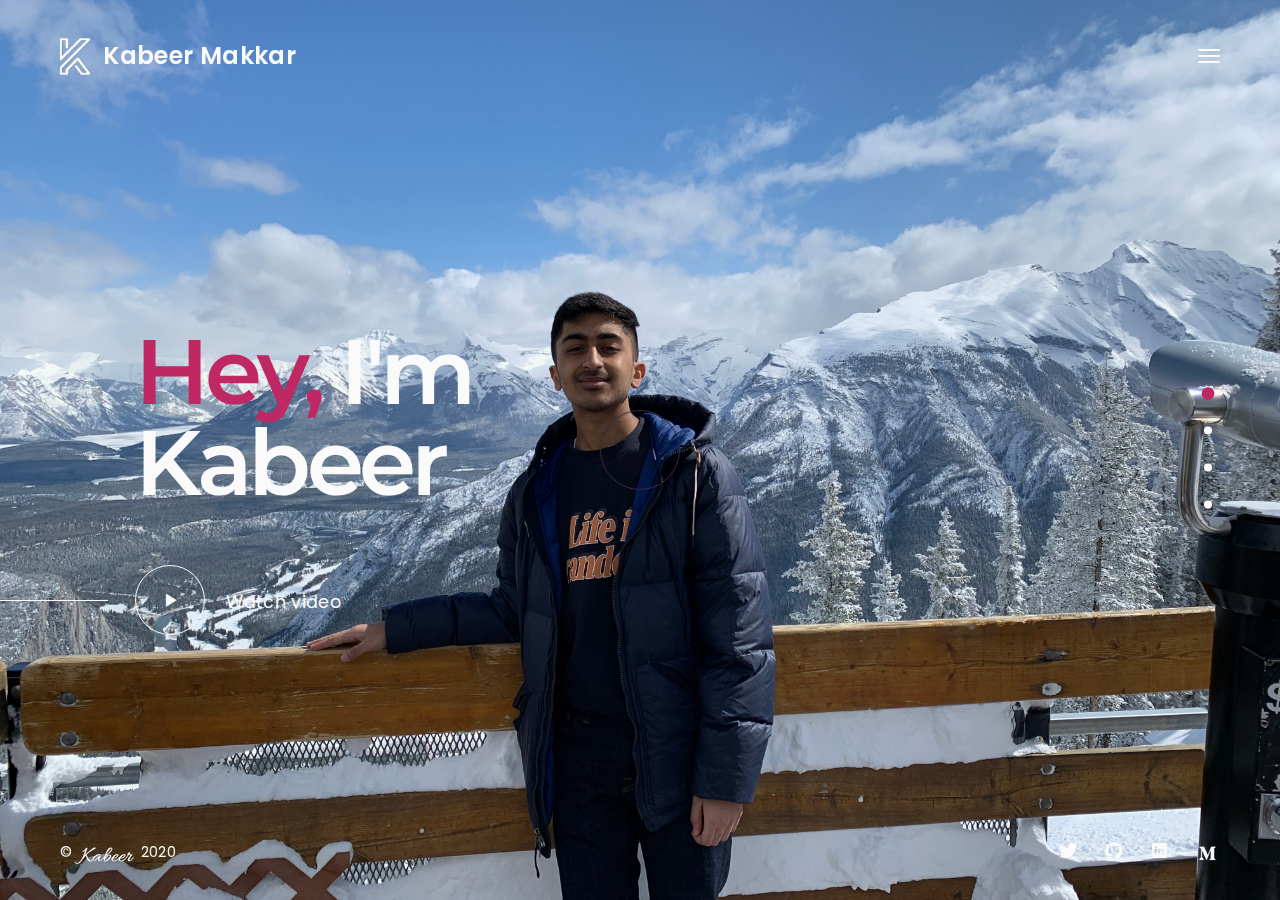
==== commit 83bd8722: "first commit" ====
--- a/index.html
+++ b/index.html
@@ -74,7 +74,7 @@
         <span class="icon-bar"></span>
       </button>
     </header>
-    <div class="copy-bottom white boxed">©<img src="./images/signature.png"> 2020.</div>
+    <div class="copy-bottom white boxed">©<img src="./images/signature.png"> 2020</div>
     <div class="social-list social-list-bottom boxed">
         <a href="https://twitter.com/MakkarKabeer" target=_blank class="icon ion-social-twitter"></a>
         <a href="https://github.com/kabeer28" target=_blank class="icon ion-social-github"></a>
@@ -115,45 +115,48 @@
                 <div class="boxed">
                   <div class="container">
                     <div class="intro">
-                      <div class="row row-resume">
+                      <div class="row row-resume"> 
                         <div class="col-md-6 fadeY fadeY-1">
                           <h2 class="resume-header title">About Me</h2>
                           <div class="col-resume">
                             <div class="resume-content">
                               <div class="resume-inner">
                                 <div class="resume-row">
-                                  <h6 class="resume-type">Specialization course</h6>
+                                  <h6 class="resume-type">Who am I?</h6>
+                                  <i class="resume-study">I'm an innovator trying to solve the world's biggest problems with the most expanding and advanced technologies, such as Artificial Intelligence and IoTs.</i>
+                                  <p class="resume-text">I've always been ambitious towards facing difficulties and challenging myself to accomplish my goals. I'm always facing problems which I think I can solve with tech, and that's why I want to make a change in the world. </p>
+                                </div>
+                                <div class="resume-row">
+                                  <h6 class="resume-type">Experiences</h6>
+                                  <i class="resume-study">It's a <u>Process</u><br></i>
+                                  <p class="resume-text">Experienced woring with HTML, Python, Azure and Ardiuno. Proficient in Graphic designing and UI/UX inititiaves.</p>
+                                  <h6 class="resume-type">IoT Enthusiast</h6>
+                                  <p class="resume-text">Currently self-teaching myself about Iots, and presently working on applications.</p>
+                                </div>
+                              </div>
+                            </div>
+                          </div>
+                        </div>
+                        <div class="col-md-6 pt-md-5 mt-md-5 fadeY fadeY-2">
+                          <h2 class="resume-header title" style=" color: transparent;">Experience</h2> 
+                          <div class="col-resume" style=" color: transparent; background-image: url(./images/resume\ 2.JPG); background-size: cover;">
+
+                            <div class="resume-content">
+                              <div class="resume-inner">
+                                <div class="resume-row" style="border :0;">
+                                  <h6 class="resume-type" style=" color: transparent;">WEBDESIGNER & FRONT-END</h6> 
+                                  <i class="resume-study">University of studies, Poland, Cracow<br>Jan 2004 - Dec 2006</i> 
+                                  <p class="resume-text">Lorem ipsum dolor sit amet, consectetur adipisicing elit. Minus nobis animi assumenda sint recusandae! Dolor placeat debitis animi illum quo repellendus pariatur, enim</p>
+                                </div>
+                                <div class="resume-row">
+                                  <h6 class="resume-type" style=" color: transparent;">WORDPRESS DEVELOPER</h6> 
                                   <i class="resume-study">University of studies, Poland, Cracow<br>Jan 2004 - Dec 2006</i>
                                   <p class="resume-text">Lorem ipsum dolor sit amet, consectetur adipisicing elit. Minus nobis animi assumenda sint recusandae! Dolor placeat debitis animi illum quo repellendus pariatur, enim</p>
                                 </div>
-                                <div class="resume-row">
-                                  <h6 class="resume-type">Academy course</h6>
-                                  <i class="resume-study">University of studies, Poland, Cracow<br>Jan 2004 - Dec 2006</i>
-                                  <p class="resume-text">Lorem ipsum dolor sit amet, consectetur adipisicing elit. Minus nobis animi assumenda sint recusandae! Dolor placeat debitis animi illum quo repellendus pariatur, enim </p>
-                                </div>
                               </div>
                             </div>
                           </div>
                         </div>
-                        <div class="col-md-6 pt-md-5 mt-md-5 fadeY fadeY-2">
-                          <h2 class="resume-header title">Experience</h2>
-                          <div class="col-resume">
-                            <div class="resume-content">
-                              <div class="resume-inner">
-                                <div class="resume-row">
-                                  <h6 class="resume-type">WEBDESIGNER & FRONT-END</h6>
-                                  <i class="resume-study">University of studies, Poland, Cracow<br>Jan 2004 - Dec 2006</i>
-                                  <p class="resume-text">Lorem ipsum dolor sit amet, consectetur adipisicing elit. Minus nobis animi assumenda sint recusandae! Dolor placeat debitis animi illum quo repellendus pariatur, enim</p>
-                                </div>
-                                <div class="resume-row">
-                                  <h6 class="resume-type">WORDPRESS DEVELOPER</h6>
-                                  <i class="resume-study">University of studies, Poland, Cracow<br>Jan 2004 - Dec 2006</i>
-                                  <p class="resume-text">Lorem ipsum dolor sit amet, consectetur adipisicing elit. Minus nobis animi assumenda sint recusandae! Dolor placeat debitis animi illum quo repellendus pariatur, enim</p>
-                                </div>
-                              </div>
-                            </div>
-                          </div>
-                        </div>
                        </div>
                     </div>
                   </div>
@@ -166,10 +169,8 @@
       <div data-anchor="page5" class="pp-scrollable text-white section section-5">
         <div class="scroll-wrap">
           <div class="bg-changer">
-            <div class="section-bg" style="background-image:url(images/bg/project1.jpg);"></div>
-            <div class="section-bg" style="background-image:url(images/bg/project2.jpg);"></div>
-            <div class="section-bg" style="background-image:url(images/bg/project3.jpg);"></div>
-            <div class="section-bg" style="background-image:url(images/bg/project4.jpg);"></div>
+            <div class="section-bg" style="background-image:url(images/bg/new.jpg);"></div>
+            <div class="section-bg" style="background-image:url(images/bg/resume.jpg);"></div>
           </div>
           <div class="scrollable-content">
             <div class="vertical-title  d-none d-lg-block"><span>my works</span></div>
@@ -181,36 +182,36 @@
                       <div class="row">
                         <div class="col-md-12">
                           <div class="project-row">
-                            <a class="active" href="project-detail.html">
+                            <a class="active" href="https://lnkd.in/eTjwDWY" target=_blank>
                               <span class="project-number">01</span>
-                              <h2 class="project-title">Abstract Skat</h2>
-                              <div class="project-category">Illustration</div>
+                              <h2 class="project-title">Most Recent Newsletter</h2>
+                              <div class="project-category">From the previous month.</div>
+                            </a>
+                          </div>
+                          <div class="project-row">
+                            <a href="http://eepurl.com/hieqkf" target=_blank>
+                              <span class="project-number">02</span>
+                              <h3 class="project-title">Subscribe to my Newsletter</h3>
+                              <div class="project-category">You'll receive one on a monthly basis.</div>
                             </a>
                           </div>
                           <div class="project-row">
                             <a href="project-detail.html">
-                              <span class="project-number">02</span>
-                              <h2 class="project-title">Borato Prism</h2>
-                              <div class="project-category">Branding</div>
+                              <span class="project-number"></span>
+                              <h2 class="project-title"></h2>
+                              <div class="project-category"></div>
                             </a>
                           </div>
                           <div class="project-row">
                             <a href="project-detail.html">
-                              <span class="project-number">03</span>
-                              <h2 class="project-title">Brole Mobile App</h2>
-                              <div class="project-category">Mobile Design</div>
-                            </a>
-                          </div>
-                          <div class="project-row">
-                            <a href="project-detail.html">
-                              <span class="project-number">04</span>
-                              <h2 class="project-title">Bauhaus Studio</h2>
-                              <div class="project-category">House Design</div>
+                              <span class="project-number"></span>
+                              <h2 class="project-title"></h2>
+                              <div class="project-category"></div>
                             </a>
                           </div>
                           <div class="view-all view-all-projects">
-                            <a  href="projects.html">
-                              View all projects
+                            <a  href="https://tks.life/profile/kabeer.makkar#portfolio" target="_blank">
+                              View my Portfolio
                             </a>
                           </div>
                         </div>
@@ -260,7 +261,7 @@
                                   <span id="success" class="text-primary">Thank You, your message is successfully sent!</span>
                                   <span id="error" class="text-primary">Sorry, something went wrong </span>
                                 </div>
-                                <div class="col-sm-12"><button type="submit" class="btn">Contact me!</button></div>
+                                <div class="col-sm-12"><button type="submit" class="btn">Contact</button></div>
                               </div>
                             </form>
                           </div>
